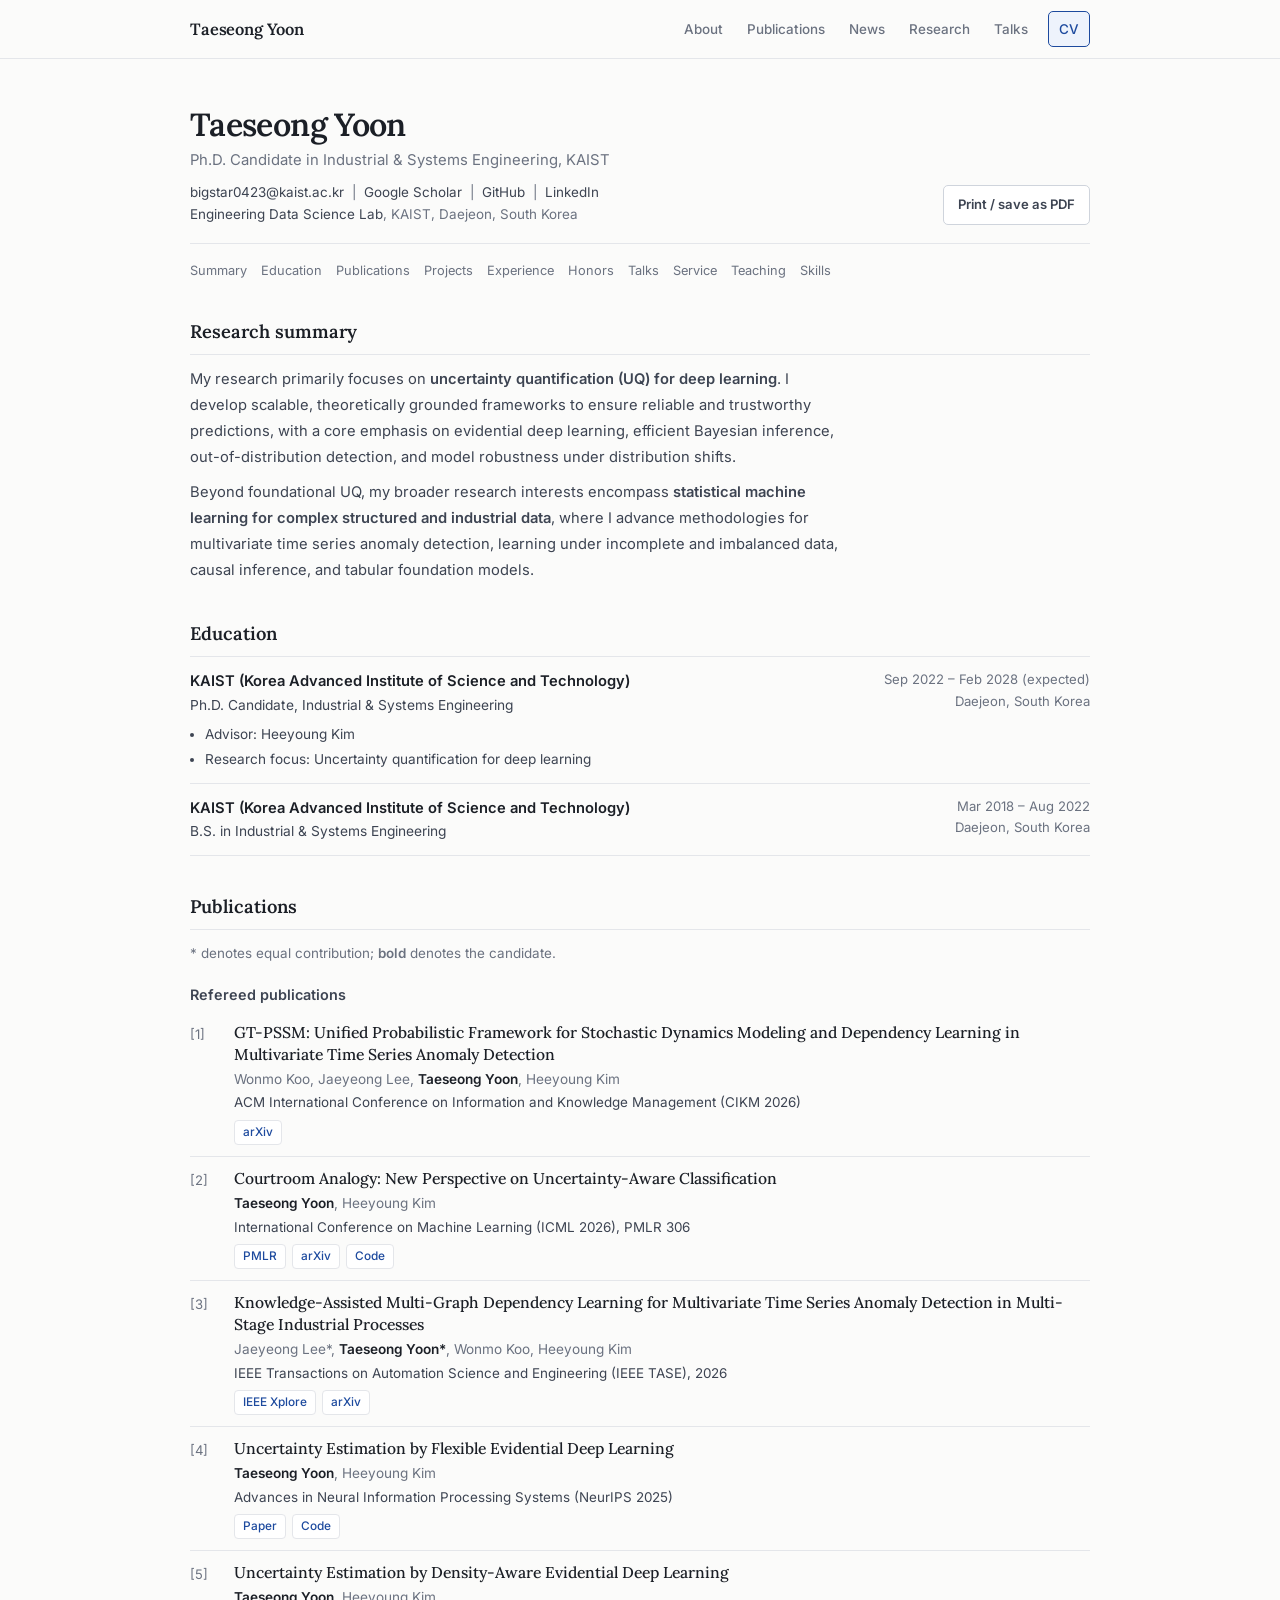
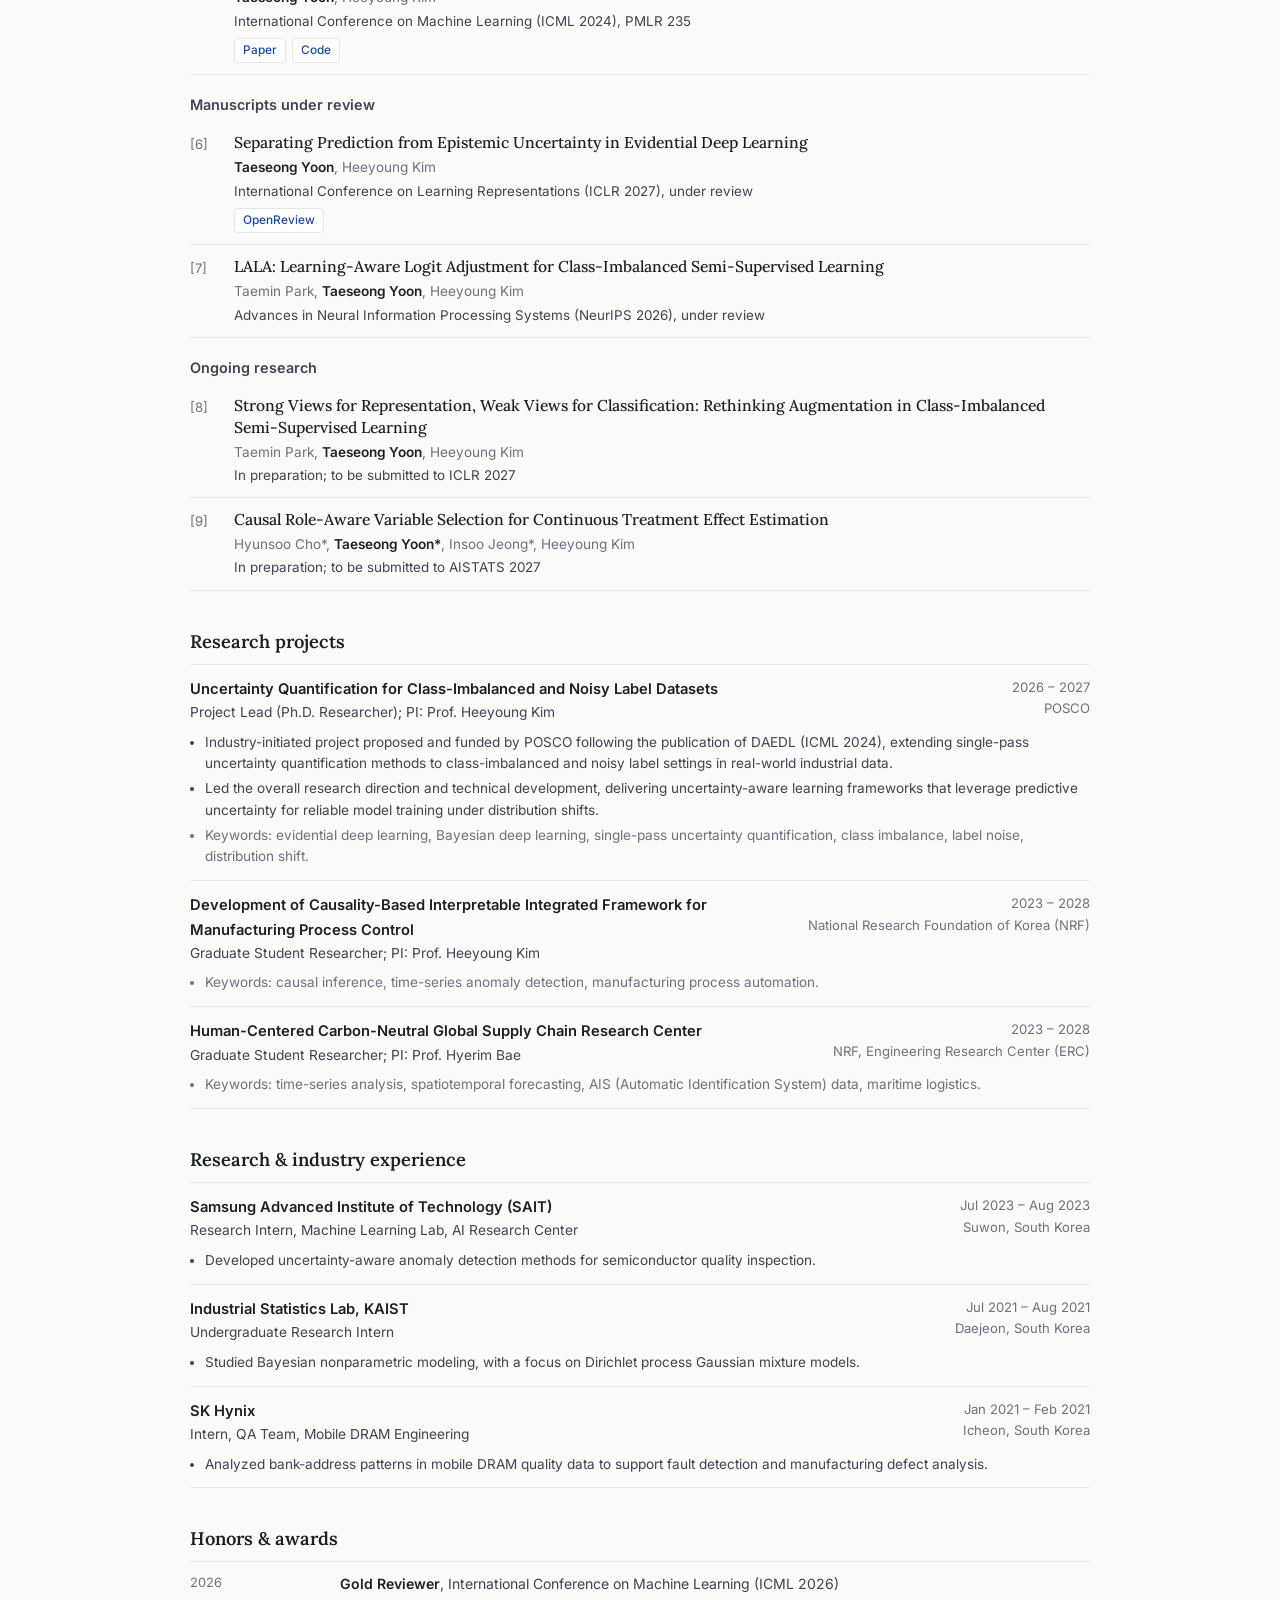
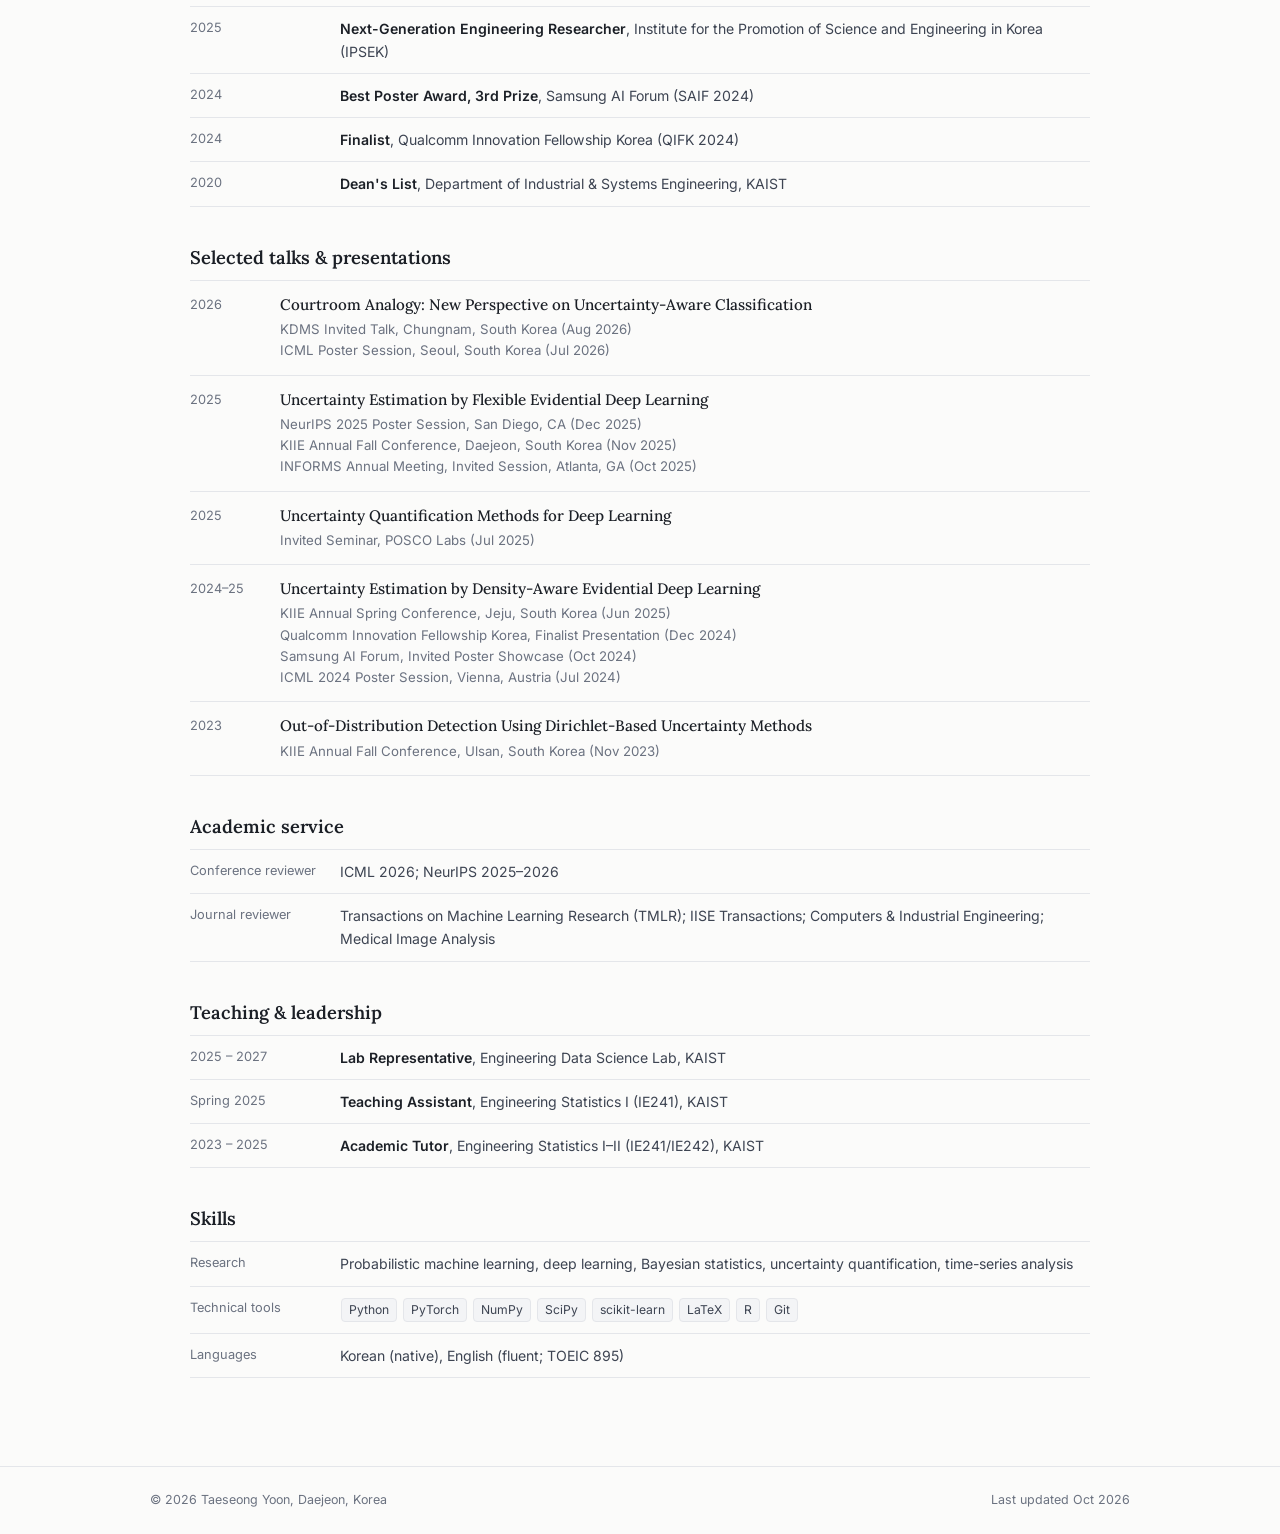
==== cv.html @ b54ee651 "Add files via upload" ====
<!DOCTYPE html>
<html lang="en">
<head>
<meta charset="utf-8"/>
<meta content="width=device-width, initial-scale=1.0" name="viewport"/>
<title>CV — Taeseong Yoon</title>
<meta content="Curriculum vitae of Taeseong Yoon, Ph.D. candidate in Industrial & Systems Engineering at KAIST." name="description"/>
<link href="https://fonts.googleapis.com" rel="preconnect"/>
<link crossorigin="" href="https://fonts.gstatic.com" rel="preconnect"/>
<link href="https://fonts.googleapis.com/css2?family=Inter:wght@400;500;600&amp;family=Lora:ital,wght@0,400;0,500;0,600;1,400;1,500&amp;display=swap" rel="stylesheet"/>
<link href="style.css?v=20261006" rel="stylesheet"/>
</head>
<body>
<a class="skip-link" href="#main">Skip to content</a>
<header class="topbar">
<nav aria-label="Primary" class="nav">
<a class="brand" href="index.html">Taeseong Yoon</a>
<button aria-expanded="false" aria-label="Toggle navigation" class="nav-toggle"><span></span><span></span><span></span></button>
<ul class="nav-links" id="nav-links">
<li><a href="index.html#home">About</a></li>
<li><a href="index.html#publications">Publications</a></li>
<li><a href="index.html#news">News</a></li>
<li><a href="index.html#research">Research</a></li>
<li><a href="index.html#talks">Talks</a></li>
<li><a class="nav-cv active" href="cv.html">CV</a></li>
</ul>
</nav>
</header>
<main id="main" class="cv-page">

<div class="cv-page-head">
<div>
<h1>Taeseong Yoon</h1>
<p class="subtitle">Ph.D. Candidate in Industrial &amp; Systems Engineering, KAIST</p>
<p class="cv-contact">
<a href="mailto:bigstar0423@kaist.ac.kr">bigstar0423@kaist.ac.kr</a> &nbsp;|&nbsp;
<a href="https://scholar.google.com/citations?hl=ko&amp;user=MSiVD2gAAAAJ">Google Scholar</a> &nbsp;|&nbsp;
<a href="https://github.com/TaeseongYoon">GitHub</a> &nbsp;|&nbsp;
<a href="https://www.linkedin.com/in/taeseong-yoon-3ba757208">LinkedIn</a><br/>
<a href="https://eds.kaist.ac.kr/">Engineering Data Science Lab</a>, KAIST, Daejeon, South Korea
</p>
</div>
<a class="cv-btn cv-btn-outline" href="javascript:window.print()">Print / save as PDF</a>
</div>
<nav class="cv-toc" aria-label="CV sections">
<a href="#summary">Summary</a><a href="#education">Education</a><a href="#publications">Publications</a><a href="#projects">Projects</a><a href="#experience">Experience</a><a href="#honors">Honors</a><a href="#talks">Talks</a><a href="#service">Service</a><a href="#teaching">Teaching</a><a href="#skills">Skills</a>
</nav>

<section class="cv-section" id="summary">
<h2>Research summary</h2>
<p class="cv-prose">My research primarily focuses on <strong>uncertainty quantification (UQ) for deep learning</strong>. I develop scalable, theoretically grounded frameworks to ensure reliable and trustworthy predictions, with a core emphasis on evidential deep learning, efficient Bayesian inference, out-of-distribution detection, and model robustness under distribution shifts.</p>
<p class="cv-prose">Beyond foundational UQ, my broader research interests encompass <strong>statistical machine learning for complex structured and industrial data</strong>, where I advance methodologies for multivariate time series anomaly detection, learning under incomplete and imbalanced data, causal inference, and tabular foundation models.</p>
</section>

<section class="cv-section" id="education">
<h2>Education</h2>
<div class="cv-entry">
<div><div class="e-title">KAIST (Korea Advanced Institute of Science and Technology)</div><div class="e-sub">Ph.D. Candidate, Industrial &amp; Systems Engineering</div></div>
<div class="e-when">Sep 2022 – Feb 2028 (expected)<br/>Daejeon, South Korea</div>
<ul><li>Advisor: Heeyoung Kim</li><li>Research focus: Uncertainty quantification for deep learning</li></ul>
</div>
<div class="cv-entry">
<div><div class="e-title">KAIST (Korea Advanced Institute of Science and Technology)</div><div class="e-sub">B.S. in Industrial &amp; Systems Engineering</div></div>
<div class="e-when">Mar 2018 – Aug 2022<br/>Daejeon, South Korea</div>
</div>
</section>

<section class="cv-section" id="publications">
<h2>Publications</h2>
<p class="cv-prose" style="font-size:.84rem;color:var(--muted)">* denotes equal contribution; <strong>bold</strong> denotes the candidate.</p>
<h3>Refereed publications</h3>
<ol class="pub-list">
<li><div>
<div class="pub-title">GT-PSSM: Unified Probabilistic Framework for Stochastic Dynamics Modeling and Dependency Learning in Multivariate Time Series Anomaly Detection</div>
<div class="pub-authors">Wonmo Koo, Jaeyeong Lee, <strong>Taeseong Yoon</strong>, Heeyoung Kim</div>
<div class="pub-venue">ACM International Conference on Information and Knowledge Management (CIKM 2026)</div>
<div class="links"><a href="https://arxiv.org/abs/2609.34161">arXiv</a></div>
</div></li>
<li><div>
<div class="pub-title">Courtroom Analogy: New Perspective on Uncertainty-Aware Classification</div>
<div class="pub-authors"><strong>Taeseong Yoon</strong>, Heeyoung Kim</div>
<div class="pub-venue">International Conference on Machine Learning (ICML 2026), PMLR 306</div>
<div class="links"><a href="https://proceedings.mlr.press/v306/yoon26c.html">PMLR</a><a href="https://arxiv.org/abs/2605.25616">arXiv</a><a href="https://github.com/TaeseongYoon/MoDEX">Code</a></div>
</div></li>
<li><div>
<div class="pub-title">Knowledge-Assisted Multi-Graph Dependency Learning for Multivariate Time Series Anomaly Detection in Multi-Stage Industrial Processes</div>
<div class="pub-authors">Jaeyeong Lee*, <strong>Taeseong Yoon*</strong>, Wonmo Koo, Heeyoung Kim</div>
<div class="pub-venue">IEEE Transactions on Automation Science and Engineering (IEEE TASE), 2026</div>
<div class="links"><a href="https://ieeexplore.ieee.org/document/11614900/">IEEE Xplore</a><a href="https://arxiv.org/abs/2607.15799">arXiv</a></div>
</div></li>
<li><div>
<div class="pub-title">Uncertainty Estimation by Flexible Evidential Deep Learning</div>
<div class="pub-authors"><strong>Taeseong Yoon</strong>, Heeyoung Kim</div>
<div class="pub-venue">Advances in Neural Information Processing Systems (NeurIPS 2025)</div>
<div class="links"><a href="https://proceedings.neurips.cc/paper_files/paper/2025/hash/abf0ea3ae33d1a931483e327ff8d94f8-Abstract-Conference.html">Paper</a><a href="https://github.com/TaeseongYoon/F-EDL">Code</a></div>
</div></li>
<li><div>
<div class="pub-title">Uncertainty Estimation by Density-Aware Evidential Deep Learning</div>
<div class="pub-authors"><strong>Taeseong Yoon</strong>, Heeyoung Kim</div>
<div class="pub-venue">International Conference on Machine Learning (ICML 2024), PMLR 235</div>
<div class="links"><a href="https://proceedings.mlr.press/v235/yoon24a.html">Paper</a><a href="https://github.com/TaeseongYoon/DAEDL">Code</a></div>
</div></li>
</ol>
<h3>Manuscripts under review</h3>
<ol class="pub-list" style="counter-reset: pub 5">
<li><div>
<div class="pub-title">Separating Prediction from Epistemic Uncertainty in Evidential Deep Learning</div>
<div class="pub-authors"><strong>Taeseong Yoon</strong>, Heeyoung Kim</div>
<div class="pub-venue">International Conference on Learning Representations (ICLR 2027), under review</div>
<div class="links"><a href="https://openreview.net/forum?id=2tj7pEeVNZ">OpenReview</a></div>
</div></li>
<li><div>
<div class="pub-title">LALA: Learning-Aware Logit Adjustment for Class-Imbalanced Semi-Supervised Learning</div>
<div class="pub-authors">Taemin Park, <strong>Taeseong Yoon</strong>, Heeyoung Kim</div>
<div class="pub-venue">Advances in Neural Information Processing Systems (NeurIPS 2026), under review</div>
</div></li>
</ol>
<h3>Ongoing research</h3>
<ol class="pub-list" style="counter-reset: pub 7">
<li><div>
<div class="pub-title">Strong Views for Representation, Weak Views for Classification: Rethinking Augmentation in Class-Imbalanced Semi-Supervised Learning</div>
<div class="pub-authors">Taemin Park, <strong>Taeseong Yoon</strong>, Heeyoung Kim</div>
<div class="pub-venue">In preparation; to be submitted to ICLR 2027</div>
</div></li>
<li><div>
<div class="pub-title">Causal Role-Aware Variable Selection for Continuous Treatment Effect Estimation</div>
<div class="pub-authors">Hyunsoo Cho*, <strong>Taeseong Yoon*</strong>, Insoo Jeong*, Heeyoung Kim</div>
<div class="pub-venue">In preparation; to be submitted to AISTATS 2027</div>
</div></li>
</ol>
</section>

<section class="cv-section" id="projects">
<h2>Research projects</h2>
<div class="cv-entry">
<div><div class="e-title">Uncertainty Quantification for Class-Imbalanced and Noisy Label Datasets</div><div class="e-sub">Project Lead (Ph.D. Researcher); PI: Prof. Heeyoung Kim</div></div>
<div class="e-when">2026 – 2027<br/>POSCO</div>
<ul>
<li>Industry-initiated project proposed and funded by POSCO following the publication of DAEDL (ICML 2024), extending single-pass uncertainty quantification methods to class-imbalanced and noisy label settings in real-world industrial data.</li>
<li>Led the overall research direction and technical development, delivering uncertainty-aware learning frameworks that leverage predictive uncertainty for reliable model training under distribution shifts.</li>
<li class="kw">Keywords: evidential deep learning, Bayesian deep learning, single-pass uncertainty quantification, class imbalance, label noise, distribution shift.</li>
</ul>
</div>
<div class="cv-entry">
<div><div class="e-title">Development of Causality-Based Interpretable Integrated Framework for Manufacturing Process Control</div><div class="e-sub">Graduate Student Researcher; PI: Prof. Heeyoung Kim</div></div>
<div class="e-when">2023 – 2028<br/>National Research Foundation of Korea (NRF)</div>
<ul><li class="kw">Keywords: causal inference, time-series anomaly detection, manufacturing process automation.</li></ul>
</div>
<div class="cv-entry">
<div><div class="e-title">Human-Centered Carbon-Neutral Global Supply Chain Research Center</div><div class="e-sub">Graduate Student Researcher; PI: Prof. Hyerim Bae</div></div>
<div class="e-when">2023 – 2028<br/>NRF, Engineering Research Center (ERC)</div>
<ul><li class="kw">Keywords: time-series analysis, spatiotemporal forecasting, AIS (Automatic Identification System) data, maritime logistics.</li></ul>
</div>
</section>

<section class="cv-section" id="experience">
<h2>Research &amp; industry experience</h2>
<div class="cv-entry">
<div><div class="e-title">Samsung Advanced Institute of Technology (SAIT)</div><div class="e-sub">Research Intern, Machine Learning Lab, AI Research Center</div></div>
<div class="e-when">Jul 2023 – Aug 2023<br/>Suwon, South Korea</div>
<ul><li>Developed uncertainty-aware anomaly detection methods for semiconductor quality inspection.</li></ul>
</div>
<div class="cv-entry">
<div><div class="e-title">Industrial Statistics Lab, KAIST</div><div class="e-sub">Undergraduate Research Intern</div></div>
<div class="e-when">Jul 2021 – Aug 2021<br/>Daejeon, South Korea</div>
<ul><li>Studied Bayesian nonparametric modeling, with a focus on Dirichlet process Gaussian mixture models.</li></ul>
</div>
<div class="cv-entry">
<div><div class="e-title">SK Hynix</div><div class="e-sub">Intern, QA Team, Mobile DRAM Engineering</div></div>
<div class="e-when">Jan 2021 – Feb 2021<br/>Icheon, South Korea</div>
<ul><li>Analyzed bank-address patterns in mobile DRAM quality data to support fault detection and manufacturing defect analysis.</li></ul>
</div>
</section>

<section class="cv-section" id="honors">
<h2>Honors &amp; awards</h2>
<ul class="cv-list">
<li><time>2026</time><span><strong>Gold Reviewer</strong>, International Conference on Machine Learning (ICML 2026)</span></li>
<li><time>2025</time><span><strong>Next-Generation Engineering Researcher</strong>, Institute for the Promotion of Science and Engineering in Korea (IPSEK)</span></li>
<li><time>2024</time><span><strong>Best Poster Award, 3rd Prize</strong>, Samsung AI Forum (SAIF 2024)</span></li>
<li><time>2024</time><span><strong>Finalist</strong>, Qualcomm Innovation Fellowship Korea (QIFK 2024)</span></li>
<li><time>2020</time><span><strong>Dean's List</strong>, Department of Industrial &amp; Systems Engineering, KAIST</span></li>
</ul>
</section>

<section class="cv-section" id="talks">
<h2>Selected talks &amp; presentations</h2>
<ul class="talk-list">
<li><time>2026</time><div><h4>Courtroom Analogy: New Perspective on Uncertainty-Aware Classification</h4>
<ul><li>KDMS Invited Talk, Chungnam, South Korea (Aug 2026)</li><li>ICML Poster Session, Seoul, South Korea (Jul 2026)</li></ul></div></li>
<li><time>2025</time><div><h4>Uncertainty Estimation by Flexible Evidential Deep Learning</h4>
<ul><li>NeurIPS 2025 Poster Session, San Diego, CA (Dec 2025)</li><li>KIIE Annual Fall Conference, Daejeon, South Korea (Nov 2025)</li><li>INFORMS Annual Meeting, Invited Session, Atlanta, GA (Oct 2025)</li></ul></div></li>
<li><time>2025</time><div><h4>Uncertainty Quantification Methods for Deep Learning</h4>
<ul><li>Invited Seminar, POSCO Labs (Jul 2025)</li></ul></div></li>
<li><time>2024–25</time><div><h4>Uncertainty Estimation by Density-Aware Evidential Deep Learning</h4>
<ul><li>KIIE Annual Spring Conference, Jeju, South Korea (Jun 2025)</li><li>Qualcomm Innovation Fellowship Korea, Finalist Presentation (Dec 2024)</li><li>Samsung AI Forum, Invited Poster Showcase (Oct 2024)</li><li>ICML 2024 Poster Session, Vienna, Austria (Jul 2024)</li></ul></div></li>
<li><time>2023</time><div><h4>Out-of-Distribution Detection Using Dirichlet-Based Uncertainty Methods</h4>
<ul><li>KIIE Annual Fall Conference, Ulsan, South Korea (Nov 2023)</li></ul></div></li>
</ul>
</section>

<section class="cv-section" id="service">
<h2>Academic service</h2>
<ul class="cv-list">
<li><time>Conference reviewer</time><span>ICML 2026; NeurIPS 2025–2026</span></li>
<li><time>Journal reviewer</time><span>Transactions on Machine Learning Research (TMLR); IISE Transactions; Computers &amp; Industrial Engineering; Medical Image Analysis</span></li>
</ul>
</section>

<section class="cv-section" id="teaching">
<h2>Teaching &amp; leadership</h2>
<ul class="cv-list">
<li><time>2025 – 2027</time><span><strong>Lab Representative</strong>, Engineering Data Science Lab, KAIST</span></li>
<li><time>Spring 2025</time><span><strong>Teaching Assistant</strong>, Engineering Statistics I (IE241), KAIST</span></li>
<li><time>2023 – 2025</time><span><strong>Academic Tutor</strong>, Engineering Statistics I–II (IE241/IE242), KAIST</span></li>
</ul>
</section>

<section class="cv-section" id="skills">
<h2>Skills</h2>
<ul class="cv-list">
<li><time>Research</time><span>Probabilistic machine learning, deep learning, Bayesian statistics, uncertainty quantification, time-series analysis</span></li>
<li><time>Technical tools</time><span><code>Python</code> <code>PyTorch</code> <code>NumPy</code> <code>SciPy</code> <code>scikit-learn</code> <code>LaTeX</code> <code>R</code> <code>Git</code></span></li>
<li><time>Languages</time><span>Korean (native), English (fluent; TOEIC 895)</span></li>
</ul>
</section>
</main>

<footer class="footer">
<div class="footer-inner">
<p>© 2026 Taeseong Yoon, Daejeon, Korea</p>
<p>Last updated <time>Oct 2026</time></p>
</div>
</footer>
<script>
const toggle = document.querySelector('.nav-toggle');
const links  = document.querySelector('.nav-links');
if (toggle && links) toggle.addEventListener('click', () => {
  const open = links.classList.toggle('open');
  toggle.setAttribute('aria-expanded', open);
  toggle.classList.toggle('is-open', open);
});
</script>
</body>
</html>
---- style.css ----
/* Taeseong Yoon — academic homepage, October 2026 */
@import url('https://fonts.googleapis.com/css2?family=Inter:wght@400;500;600&family=Lora:ital,wght@0,400;0,500;0,600;1,400;1,500&display=swap');

:root {
  --bg: #fbfbfa;
  --surface: #ffffff;
  --surface-soft: #f3f4f6;
  --ink: #1b1f26;
  --ink-2: #3d4452;
  --muted: #6b7280;
  --faint: #9aa1ab;
  --line: #e4e6ea;
  --line-strong: #cfd4dc;
  --accent: #1d4a9e;
  --accent-dark: #143572;
  --accent-soft: #eef3fc;
  --accent-line: #c5d3f0;
  --serif: "Lora", Georgia, "Times New Roman", serif;
  --sans: "Inter", -apple-system, BlinkMacSystemFont, "Segoe UI", sans-serif;
  --max: 980px;
  --gutter: clamp(20px, 4vw, 40px);
  --radius: 6px;
}

*, *::before, *::after { box-sizing: border-box; margin: 0; padding: 0; }
html { scroll-behavior: smooth; -webkit-text-size-adjust: 100%; }
body {
  background: var(--bg);
  color: var(--ink);
  font-family: var(--sans);
  font-size: 16px;
  line-height: 1.65;
  -webkit-font-smoothing: antialiased;
}
img { display: block; max-width: 100%; }
a { color: var(--accent); text-decoration: none; }
a:hover { color: var(--accent-dark); text-decoration: underline; text-underline-offset: 3px; text-decoration-thickness: 1px; }
a:focus-visible { outline: 2px solid var(--accent); outline-offset: 2px; border-radius: 3px; }
strong { font-weight: 600; }
::selection { background: var(--accent); color: #fff; }

.skip-link { position: absolute; left: -9999px; }
.skip-link:focus { left: 16px; top: 12px; z-index: 300; padding: 7px 12px; border-radius: 4px; background: var(--ink); color: #fff; }

/* ---------- Navigation ---------- */
.topbar {
  position: sticky; top: 0; z-index: 100;
  background: rgba(251, 251, 250, .92);
  border-bottom: 1px solid var(--line);
  backdrop-filter: blur(10px); -webkit-backdrop-filter: blur(10px);
}
.nav {
  max-width: var(--max); height: 58px; margin: 0 auto; padding: 0 var(--gutter);
  display: flex; align-items: center; justify-content: space-between; gap: 20px;
}
.brand { color: var(--ink); font-family: var(--serif); font-size: 1.02rem; font-weight: 600; letter-spacing: -.01em; }
.brand:hover { color: var(--accent); text-decoration: none; }
.nav-links { display: flex; align-items: center; gap: 4px; list-style: none; }
.nav-links a {
  display: block; padding: 6px 10px; border-radius: 5px;
  color: var(--muted); font-size: .84rem; font-weight: 500;
}
.nav-links a:hover, .nav-links a.active { color: var(--ink); background: var(--surface-soft); text-decoration: none; }
.nav-links a.nav-cv { margin-left: 6px; border: 1px solid var(--line-strong); color: var(--ink-2); }
.nav-links a.nav-cv:hover, .nav-links a.nav-cv.active { border-color: var(--accent); color: var(--accent); background: var(--accent-soft); }
.nav-toggle { display: none; width: 36px; height: 36px; border: 0; background: transparent; position: relative; cursor: pointer; }
.nav-toggle span { position: absolute; left: 8px; right: 8px; height: 1.5px; background: var(--ink); transition: .2s ease; }
.nav-toggle span:nth-child(1) { top: 11px; }
.nav-toggle span:nth-child(2) { top: 17px; }
.nav-toggle span:nth-child(3) { top: 23px; }
.nav-toggle.is-open span:nth-child(1) { top: 17px; transform: rotate(45deg); }
.nav-toggle.is-open span:nth-child(2) { opacity: 0; }
.nav-toggle.is-open span:nth-child(3) { top: 17px; transform: rotate(-45deg); }

/* ---------- Shell ---------- */
main { max-width: var(--max); margin: 0 auto; padding: 0 var(--gutter) 88px; }

/* ---------- Hero ---------- */
.hero {
  padding: 60px 0 44px;
  display: grid; grid-template-columns: 188px minmax(0, 1fr); gap: 48px;
  border-bottom: 1px solid var(--line);
}
.profile { display: flex; flex-direction: column; align-items: center; gap: 18px; }
.profile-photo {
  position: relative; width: 168px; aspect-ratio: 4 / 5; overflow: hidden;
  border-radius: var(--radius); background: var(--surface-soft);
  box-shadow: 0 0 0 1px var(--line-strong), 0 10px 24px -14px rgba(27, 31, 38, .35);
}
.profile-image { position: absolute; inset: 0; z-index: 2; width: 100%; height: 100%; object-fit: cover; object-position: center 28%; }
.profile-image[hidden] { display: none; }
.photo-fallback { position: absolute; inset: 0; display: grid; place-items: center; color: var(--accent); font-family: var(--serif); font-size: 2.8rem; font-weight: 600; }
.contact-list { width: 100%; list-style: none; color: var(--muted); font-size: .8rem; line-height: 1.45; }
.contact-list li { display: flex; gap: 9px; align-items: baseline; padding: 4px 0; }
.contact-list .icon { width: 14px; text-align: center; color: var(--faint); }
.contact-list a { color: var(--ink-2); }
.socials { width: 100%; display: flex; justify-content: center; gap: 6px; padding-top: 12px; border-top: 1px solid var(--line); }
.socials a {
  width: 31px; height: 31px; display: grid; place-items: center;
  border: 1px solid var(--line); border-radius: 50%; background: var(--surface); color: var(--muted);
}
.socials a:hover { border-color: var(--accent-line); background: var(--accent-soft); color: var(--accent); text-decoration: none; }

.hero-head { margin-bottom: 20px; }
.display {
  margin-bottom: 10px; color: var(--ink); font-family: var(--serif);
  font-size: clamp(2.3rem, 5vw, 3.1rem); font-weight: 600; line-height: 1.06; letter-spacing: -.03em;
}
.subtitle { color: var(--muted); font-size: .93rem; }
.subtitle a { color: var(--ink-2); }
.bio p { max-width: 68ch; color: var(--ink-2); font-size: .96rem; line-height: 1.8; }
.bio p + p { margin-top: 14px; }
.bio em { font-style: normal; color: var(--ink); }
.open-to { color: var(--muted) !important; font-size: .88rem !important; }
.cv-cta { display: flex; flex-wrap: wrap; gap: 10px; margin-top: 22px; }
.cv-btn {
  display: inline-flex; align-items: center; gap: 7px; padding: 8px 14px;
  border: 1px solid var(--accent); border-radius: 5px; background: var(--accent);
  color: #fff !important; font-size: .82rem; font-weight: 600;
}
.cv-btn:hover { border-color: var(--accent-dark); background: var(--accent-dark); text-decoration: none; }
.cv-btn-outline { border-color: var(--line-strong); background: var(--surface); color: var(--ink-2) !important; }
.cv-btn-outline:hover { border-color: var(--accent-line); background: var(--accent-soft); color: var(--accent-dark) !important; }

/* ---------- Section headers ---------- */
.section-header, .featured-pubs-head {
  display: flex; align-items: baseline; justify-content: space-between; gap: 18px;
  padding-bottom: 10px; border-bottom: 1px solid var(--line);
}
.block-title, .featured-pubs-title { color: var(--ink); font-family: var(--serif); font-weight: 600; letter-spacing: -.015em; }
.block-title { font-size: 1.3rem; }
.featured-pubs-title { font-size: 1.14rem; }
.section-meta, .featured-pubs-all { color: var(--muted); font-size: .78rem; }
.section-meta a { color: var(--ink-2); }
.section-meta .self-mark { color: var(--accent); }

/* ---------- Featured publications ---------- */
.featured-pubs-wrap { padding: 36px 0 0; }
.featured-pubs-head { margin-bottom: 14px; }
.featured-pubs { display: grid; grid-template-columns: repeat(3, minmax(0, 1fr)); gap: 12px; }
.fp-card {
  position: relative; min-height: 150px; display: flex; flex-direction: column;
  padding: 15px 17px 15px 19px; border: 1px solid var(--line); border-left: 3px solid var(--fp-color, var(--accent));
  border-radius: var(--radius); background: var(--surface); color: inherit;
}
.fp-card:hover { border-color: var(--accent-line); border-left-color: var(--fp-color, var(--accent)); background: #fdfdff; text-decoration: none; }
.fp-venue { color: var(--fp-color, var(--accent)); font-size: .74rem; font-weight: 600; }
.fp-icml26 { --fp-color: #1d4a9e; }
.fp-neurips { --fp-color: #3f3f46; }
.fp-icml24 { --fp-color: #0f766e; }
.fp-title { margin-top: 8px; color: var(--ink); font-family: var(--serif); font-size: .96rem; font-weight: 500; line-height: 1.42; }
.fp-authors { margin-top: auto; padding-top: 12px; color: var(--muted); font-size: .8rem; }
.fp-authors strong { color: var(--ink); font-weight: 500; }

/* ---------- Blocks ---------- */
.block { padding-top: 58px; }
.section-header { margin-bottom: 20px; }
.year-label {
  display: flex; align-items: center; gap: 12px; margin: 30px 0 8px;
  color: var(--muted); font-size: .8rem; font-weight: 500;
}
.year-label::after { content: ""; height: 1px; flex: 1; background: var(--line); }

/* ---------- Publications ---------- */
.paper {
  display: grid; grid-template-columns: 96px minmax(0, 1fr); gap: 18px;
  padding: 18px 0; border-bottom: 1px solid var(--line);
}
.paper-chip {
  align-self: start; display: flex; flex-direction: column; gap: 1px;
  padding: 7px 10px; border-left: 2px solid var(--chip-color, var(--accent));
}
.chip-venue { color: var(--chip-color, var(--accent)); font-size: .82rem; font-weight: 600; line-height: 1.25; }
.chip-year { color: var(--muted); font-size: .76rem; line-height: 1.25; }
.paper-icml { --chip-color: #1d4a9e; }
.paper-cikm { --chip-color: #5d45a6; }
.paper-tase { --chip-color: #9a5308; }
.paper-neurips { --chip-color: #3f3f46; }
.paper-icml24 { --chip-color: #0f766e; }
.paper-target { --chip-color: #8a93a3; }
.paper-target .paper-chip { border-left-style: dashed; }

.tag-row { display: flex; flex-wrap: wrap; gap: 6px; margin-bottom: 6px; }
.tpill, .spill {
  display: inline-block; padding: 2px 8px; border-radius: 999px;
  background: var(--surface-soft); color: var(--muted); font-size: .7rem; font-weight: 500;
}
.spill-review { background: #fff7e6; color: #9a5308; }
.spill-prep { background: var(--surface-soft); color: var(--muted); }
.paper-body h4 { max-width: 760px; margin-bottom: 5px; color: var(--ink); font-family: var(--serif); font-size: 1.02rem; font-weight: 500; line-height: 1.43; }
.authors { margin-bottom: 4px; color: var(--muted); font-size: .85rem; }
.authors strong { color: var(--ink); font-weight: 600; }
.venue-text { display: block; margin: 2px 0 8px; color: var(--ink-2); font-size: .84rem; line-height: 1.55; }
.venue-text em { color: var(--ink-2); }
.links { display: flex; flex-wrap: wrap; gap: 6px; }
.links a {
  display: inline-block; padding: 2px 8px; border: 1px solid var(--line); border-radius: 4px;
  color: var(--accent); font-size: .74rem; font-weight: 500; background: var(--surface);
}
.links a:hover { border-color: var(--accent-line); background: var(--accent-soft); text-decoration: none; }

/* ---------- News / research / talks ---------- */
.news-list, .talk-list, .cv-list { list-style: none; }
.news-list li { display: grid; grid-template-columns: 92px minmax(0, 1fr); gap: 18px; padding: 10px 0; border-bottom: 1px solid var(--line); }
.news-list time, .talk-list time, .cv-list time { color: var(--muted); font-size: .8rem; }
.news-list p { color: var(--ink-2); font-size: .89rem; line-height: 1.55; }
.badge { display: inline-block; margin-right: 7px; padding: 1px 7px; border-radius: 999px; background: var(--accent); color: #fff; font-size: .66rem; font-weight: 600; vertical-align: 1px; }

.research-lead { max-width: 68ch; margin-bottom: 20px; color: var(--ink-2); font-size: .95rem; line-height: 1.75; }
.research-grid { display: grid; grid-template-columns: repeat(3, 1fr); gap: 12px; }
.ri-card { padding: 18px; border: 1px solid var(--line); border-radius: var(--radius); background: var(--surface); }
.ri-card h3 { margin-bottom: 6px; font-family: var(--serif); font-size: 1rem; font-weight: 500; }
.ri-card p { color: var(--muted); font-size: .83rem; line-height: 1.6; }

.talk-list li { display: grid; grid-template-columns: 72px minmax(0, 1fr); gap: 18px; padding: 13px 0; border-bottom: 1px solid var(--line); }
.talk-list h4 { margin-bottom: 4px; font-family: var(--serif); font-size: .95rem; font-weight: 500; line-height: 1.4; }
.talk-list ul { list-style: none; color: var(--muted); font-size: .83rem; line-height: 1.6; }
.talk-list ul li { display: block; padding: 0; border: 0; }

/* ---------- CV (summary on index + full page) ---------- */
.cv-group { margin-top: 30px; }
.cv-group-title { padding-bottom: 7px; border-bottom: 1px solid var(--line); color: var(--ink); font-family: var(--serif); font-size: 1.02rem; font-weight: 600; }
.cv-list li { display: grid; grid-template-columns: 132px minmax(0, 1fr); gap: 18px; padding: 10px 0; border-bottom: 1px solid var(--line); color: var(--ink-2); font-size: .88rem; }
.cv-list strong { color: var(--ink); }
.cv-list .dim { color: var(--muted); }
.cv-note { display: block; margin-top: 3px; color: var(--muted); font-size: .8rem; }
.cv-list code { display: inline-block; margin: 1px; padding: 1px 7px; border: 1px solid var(--line); border-radius: 4px; background: var(--surface-soft); color: var(--ink-2); font-family: var(--sans); font-size: .76rem; }

/* full CV page */
.cv-page { padding-top: 48px; }
.cv-page-head { display: flex; align-items: flex-end; justify-content: space-between; gap: 18px; padding-bottom: 18px; border-bottom: 1px solid var(--line); }
.cv-page-head h1 { font-family: var(--serif); font-size: 2rem; font-weight: 600; letter-spacing: -.02em; line-height: 1.1; }
.cv-page-head .subtitle { margin-top: 6px; }
.cv-contact { margin-top: 8px; color: var(--muted); font-size: .84rem; }
.cv-contact a { color: var(--ink-2); }
.cv-toc { display: flex; flex-wrap: wrap; gap: 6px 14px; margin-top: 16px; font-size: .8rem; }
.cv-toc a { color: var(--muted); }
.cv-toc a:hover { color: var(--accent); }
.cv-section { margin-top: 36px; }
.cv-section > h2 { padding-bottom: 7px; border-bottom: 1px solid var(--line); color: var(--ink); font-family: var(--serif); font-size: 1.14rem; font-weight: 600; }
.cv-section > h3 { margin: 18px 0 4px; color: var(--ink-2); font-size: .9rem; font-weight: 600; }
.cv-prose { max-width: 72ch; margin-top: 12px; color: var(--ink-2); font-size: .92rem; line-height: 1.75; }
.cv-prose + .cv-prose { margin-top: 10px; }
.pub-list { list-style: none; counter-reset: pub; }
.pub-list li { display: grid; grid-template-columns: 34px minmax(0, 1fr); gap: 10px; padding: 11px 0; border-bottom: 1px solid var(--line); }
.pub-list li::before { counter-increment: pub; content: "[" counter(pub) "]"; color: var(--muted); font-size: .82rem; padding-top: 2px; }
.pub-list .pub-title { font-family: var(--serif); font-size: .98rem; font-weight: 500; line-height: 1.4; color: var(--ink); }
.pub-list .pub-authors { margin-top: 2px; color: var(--muted); font-size: .85rem; }
.pub-list .pub-authors strong { color: var(--ink); }
.pub-list .pub-venue { margin-top: 1px; color: var(--ink-2); font-size: .84rem; }
.pub-list .links { margin-top: 6px; }
.cv-entry { display: grid; grid-template-columns: minmax(0, 1fr) auto; gap: 6px 18px; padding: 12px 0; border-bottom: 1px solid var(--line); }
.cv-entry .e-title { color: var(--ink); font-weight: 600; font-size: .92rem; }
.cv-entry .e-sub { color: var(--ink-2); font-size: .86rem; }
.cv-entry .e-when { color: var(--muted); font-size: .82rem; text-align: right; white-space: nowrap; }
.cv-entry ul { grid-column: 1 / -1; margin: 2px 0 0 1.1em; color: var(--ink-2); font-size: .85rem; line-height: 1.6; }
.cv-entry ul li + li { margin-top: 3px; }
.cv-entry .kw { color: var(--muted); }

.footer { border-top: 1px solid var(--line); padding: 23px var(--gutter); }
.footer-inner { max-width: var(--max); margin: 0 auto; display: flex; justify-content: space-between; gap: 10px; flex-wrap: wrap; color: var(--muted); font-size: .78rem; }

/* ---------- Responsive ---------- */
@media (max-width: 860px) {
  .hero { grid-template-columns: 140px minmax(0, 1fr); gap: 32px; padding-top: 44px; }
  .profile-photo { width: 128px; }
  .featured-pubs { grid-template-columns: 1fr; }
  .fp-card { min-height: 0; }
  .research-grid { grid-template-columns: 1fr; }
}
@media (max-width: 680px) {
  .nav-toggle { display: block; }
  .nav-links {
    display: none; position: absolute; top: 58px; left: 0; right: 0;
    padding: 8px var(--gutter) 13px; border-bottom: 1px solid var(--line); background: var(--bg);
    flex-direction: column; align-items: stretch;
  }
  .nav-links.open { display: flex; }
  .nav-links a, .nav-links a.nav-cv { margin: 0; padding: 9px 10px; border: 0; }
  .hero { grid-template-columns: 1fr; gap: 26px; }
  .profile { flex-direction: row; align-items: flex-start; }
  .profile-photo { width: 108px; flex: 0 0 auto; }
  .profile > div:last-child { min-width: 0; }
  .socials { justify-content: flex-start; }
  .display { font-size: 2.1rem; }
  .section-header, .featured-pubs-head, .cv-page-head { align-items: flex-start; flex-direction: column; gap: 6px; }
  .paper { grid-template-columns: 1fr; gap: 8px; }
  .paper-chip { flex-direction: row; gap: 8px; padding: 2px 10px; }
  .news-list li, .talk-list li, .cv-list li { grid-template-columns: 1fr; gap: 3px; }
  .cv-entry { grid-template-columns: 1fr; }
  .cv-entry .e-when { text-align: left; }
}
@media (max-width: 460px) {
  .profile { flex-direction: column; align-items: center; }
  .profile-photo { width: 132px; }
  .profile > div:last-child { width: 100%; }
  .contact-list li { justify-content: center; }
  .socials { justify-content: center; }
  .cv-cta { flex-direction: column; align-items: stretch; }
  .cv-btn { justify-content: center; }
}
@media (prefers-reduced-motion: reduce) {
  *, *::before, *::after { scroll-behavior: auto !important; transition: none !important; }
}
@media print {
  .topbar, .cv-cta, .cv-toc, .footer { display: none; }
  main { padding-bottom: 0; }
  a { color: inherit; }
}
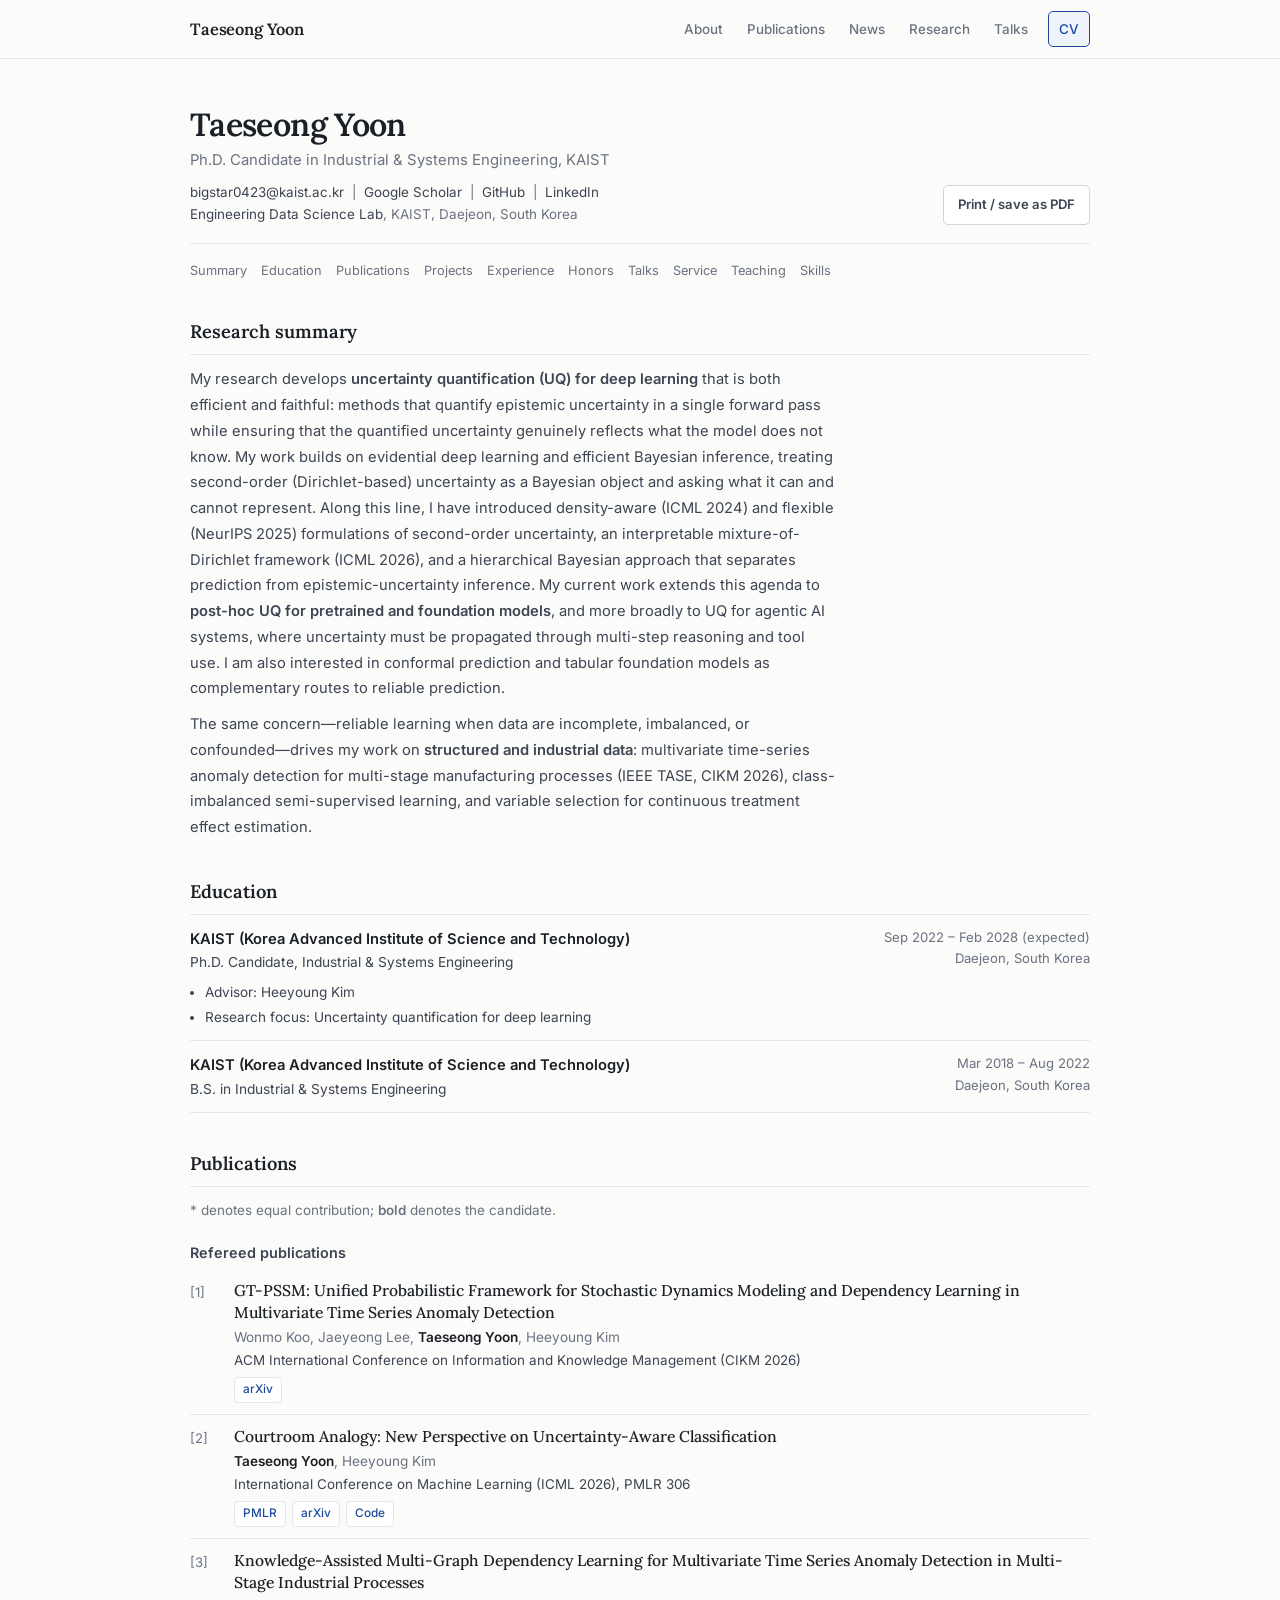
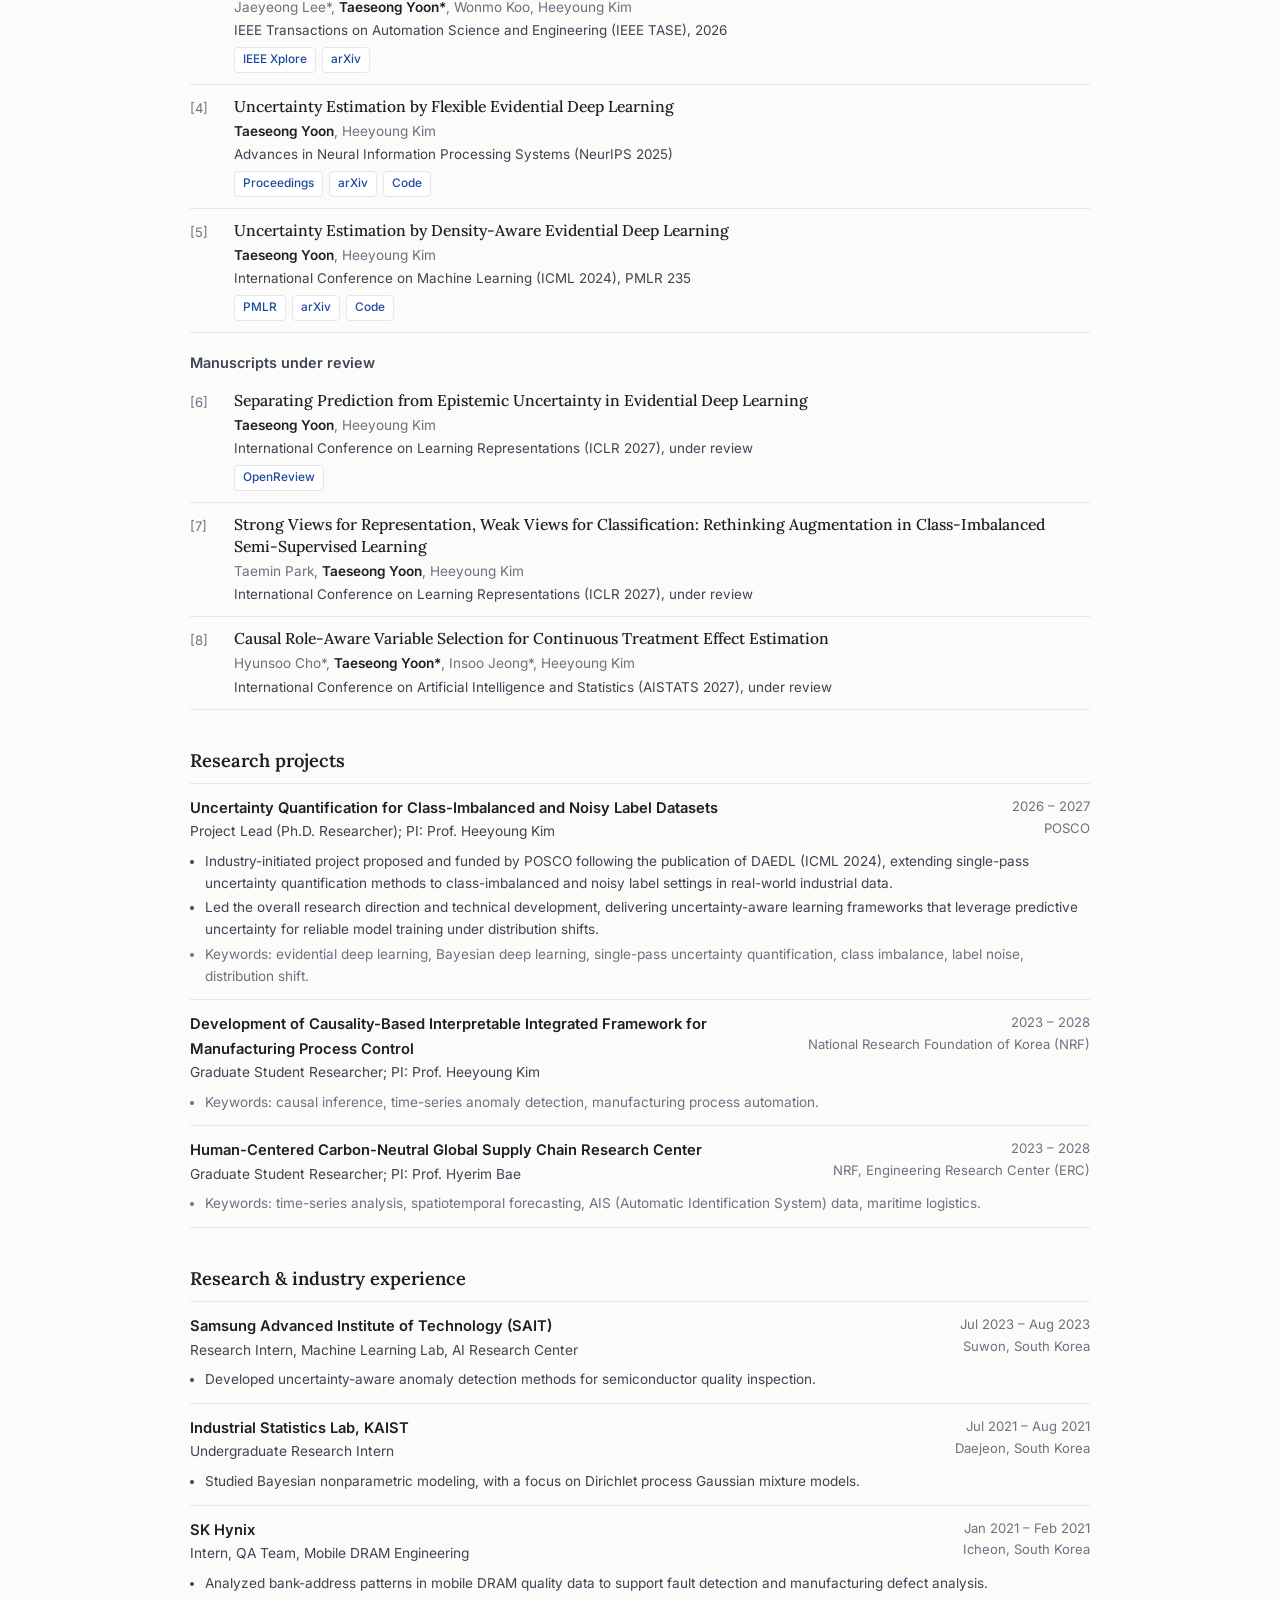
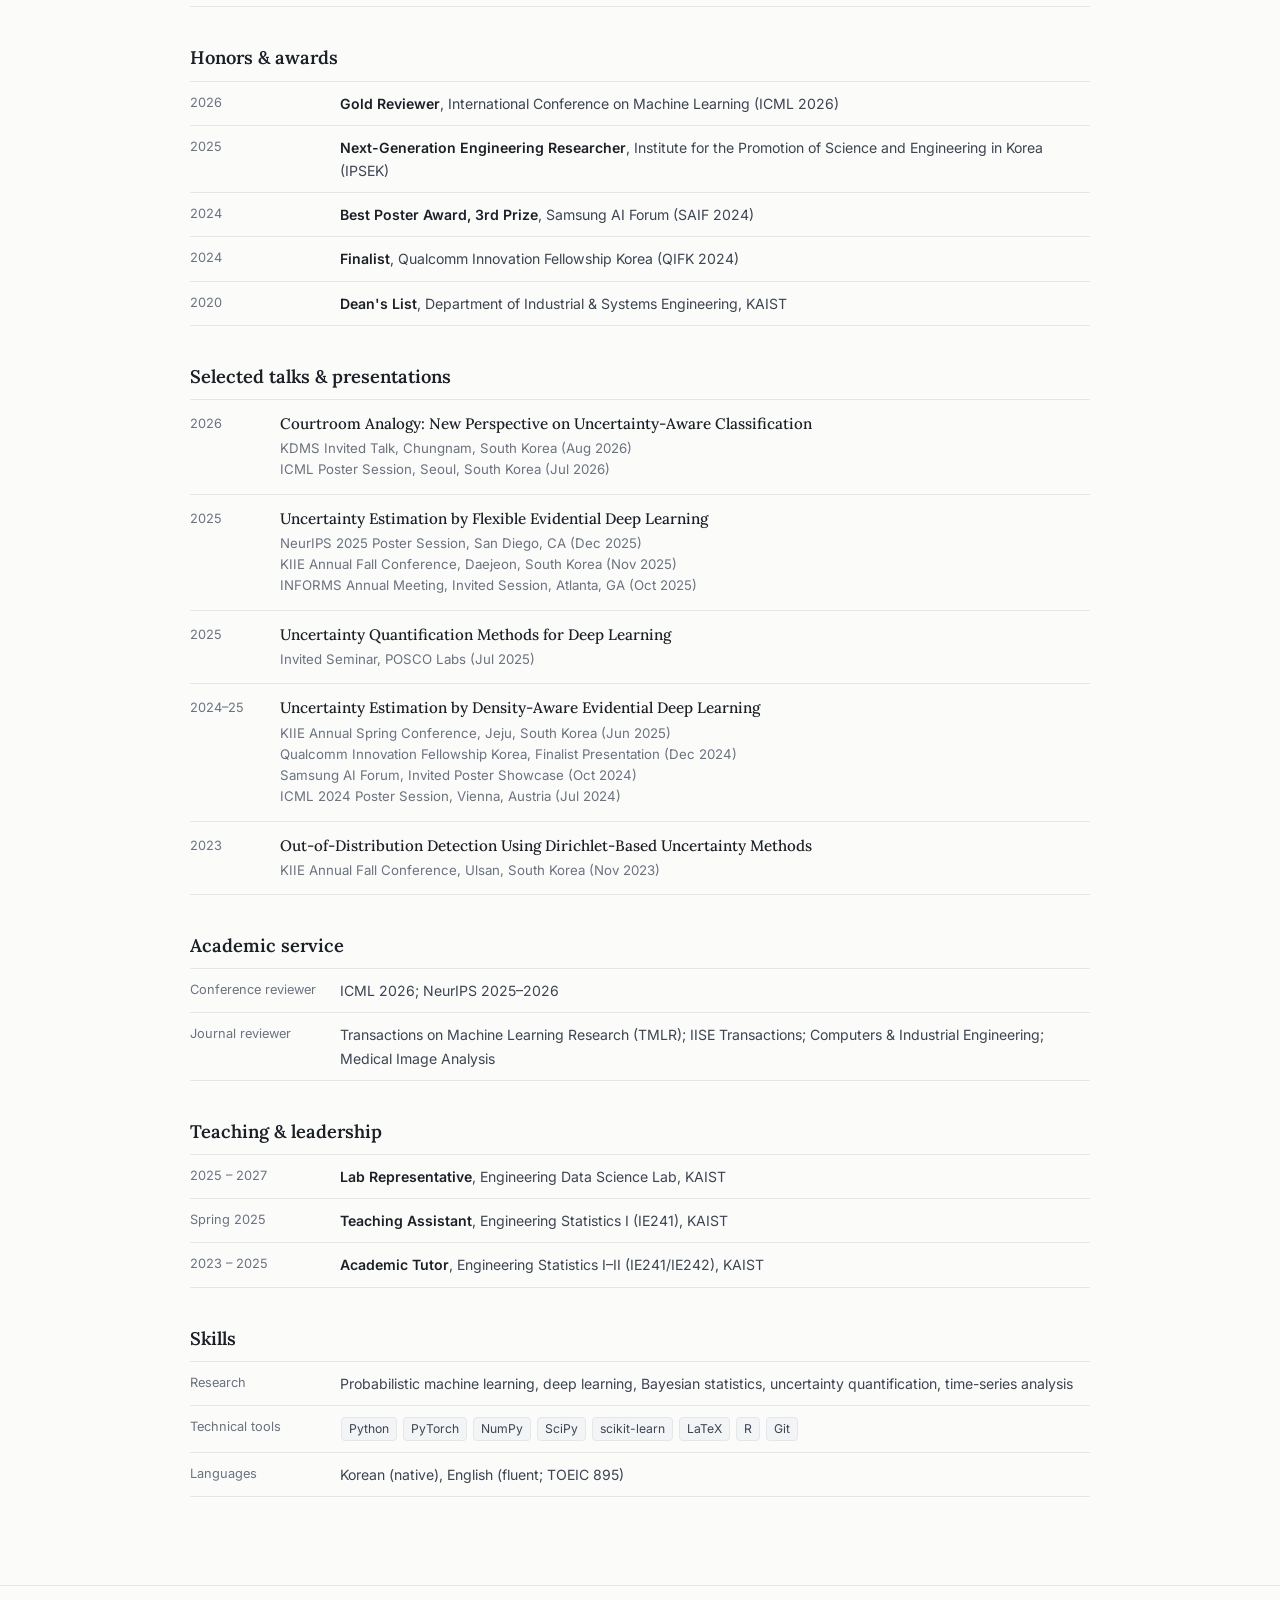
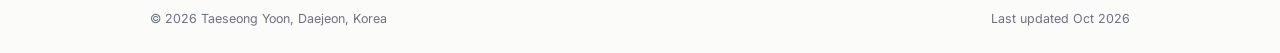
==== commit 2a581a6c: "Add files via upload" ====
--- a/cv.html
+++ b/cv.html
@@ -48,8 +48,8 @@
 
 <section class="cv-section" id="summary">
 <h2>Research summary</h2>
-<p class="cv-prose">My research primarily focuses on <strong>uncertainty quantification (UQ) for deep learning</strong>. I develop scalable, theoretically grounded frameworks to ensure reliable and trustworthy predictions, with a core emphasis on evidential deep learning, efficient Bayesian inference, out-of-distribution detection, and model robustness under distribution shifts.</p>
-<p class="cv-prose">Beyond foundational UQ, my broader research interests encompass <strong>statistical machine learning for complex structured and industrial data</strong>, where I advance methodologies for multivariate time series anomaly detection, learning under incomplete and imbalanced data, causal inference, and tabular foundation models.</p>
+<p class="cv-prose">My research develops <strong>uncertainty quantification (UQ) for deep learning</strong> that is both efficient and faithful: methods that quantify epistemic uncertainty in a single forward pass while ensuring that the quantified uncertainty genuinely reflects what the model does not know. My work builds on evidential deep learning and efficient Bayesian inference, treating second-order (Dirichlet-based) uncertainty as a Bayesian object and asking what it can and cannot represent. Along this line, I have introduced density-aware (ICML 2024) and flexible (NeurIPS 2025) formulations of second-order uncertainty, an interpretable mixture-of-Dirichlet framework (ICML 2026), and a hierarchical Bayesian approach that separates prediction from epistemic-uncertainty inference. My current work extends this agenda to <strong>post-hoc UQ for pretrained and foundation models</strong>, and more broadly to UQ for agentic AI systems, where uncertainty must be propagated through multi-step reasoning and tool use. I am also interested in conformal prediction and tabular foundation models as complementary routes to reliable prediction.</p>
+<p class="cv-prose">The same concern—reliable learning when data are incomplete, imbalanced, or confounded—drives my work on <strong>structured and industrial data</strong>: multivariate time-series anomaly detection for multi-stage manufacturing processes (IEEE TASE, CIKM 2026), class-imbalanced semi-supervised learning, and variable selection for continuous treatment effect estimation.</p>
 </section>
 
 <section class="cv-section" id="education">
@@ -92,13 +92,13 @@
 <div class="pub-title">Uncertainty Estimation by Flexible Evidential Deep Learning</div>
 <div class="pub-authors"><strong>Taeseong Yoon</strong>, Heeyoung Kim</div>
 <div class="pub-venue">Advances in Neural Information Processing Systems (NeurIPS 2025)</div>
-<div class="links"><a href="https://proceedings.neurips.cc/paper_files/paper/2025/hash/abf0ea3ae33d1a931483e327ff8d94f8-Abstract-Conference.html">Paper</a><a href="https://github.com/TaeseongYoon/F-EDL">Code</a></div>
+<div class="links"><a href="https://proceedings.neurips.cc/paper_files/paper/2025/hash/abf0ea3ae33d1a931483e327ff8d94f8-Abstract-Conference.html">Proceedings</a><a href="https://arxiv.org/abs/2510.18322">arXiv</a><a href="https://github.com/TaeseongYoon/F-EDL">Code</a></div>
 </div></li>
 <li><div>
 <div class="pub-title">Uncertainty Estimation by Density-Aware Evidential Deep Learning</div>
 <div class="pub-authors"><strong>Taeseong Yoon</strong>, Heeyoung Kim</div>
 <div class="pub-venue">International Conference on Machine Learning (ICML 2024), PMLR 235</div>
-<div class="links"><a href="https://proceedings.mlr.press/v235/yoon24a.html">Paper</a><a href="https://github.com/TaeseongYoon/DAEDL">Code</a></div>
+<div class="links"><a href="https://proceedings.mlr.press/v235/yoon24a.html">PMLR</a><a href="https://arxiv.org/abs/2409.08754">arXiv</a><a href="https://github.com/TaeseongYoon/DAEDL">Code</a></div>
 </div></li>
 </ol>
 <h3>Manuscripts under review</h3>
@@ -110,22 +110,14 @@
 <div class="links"><a href="https://openreview.net/forum?id=2tj7pEeVNZ">OpenReview</a></div>
 </div></li>
 <li><div>
-<div class="pub-title">LALA: Learning-Aware Logit Adjustment for Class-Imbalanced Semi-Supervised Learning</div>
-<div class="pub-authors">Taemin Park, <strong>Taeseong Yoon</strong>, Heeyoung Kim</div>
-<div class="pub-venue">Advances in Neural Information Processing Systems (NeurIPS 2026), under review</div>
-</div></li>
-</ol>
-<h3>Ongoing research</h3>
-<ol class="pub-list" style="counter-reset: pub 7">
-<li><div>
 <div class="pub-title">Strong Views for Representation, Weak Views for Classification: Rethinking Augmentation in Class-Imbalanced Semi-Supervised Learning</div>
 <div class="pub-authors">Taemin Park, <strong>Taeseong Yoon</strong>, Heeyoung Kim</div>
-<div class="pub-venue">In preparation; to be submitted to ICLR 2027</div>
+<div class="pub-venue">International Conference on Learning Representations (ICLR 2027), under review</div>
 </div></li>
 <li><div>
 <div class="pub-title">Causal Role-Aware Variable Selection for Continuous Treatment Effect Estimation</div>
 <div class="pub-authors">Hyunsoo Cho*, <strong>Taeseong Yoon*</strong>, Insoo Jeong*, Heeyoung Kim</div>
-<div class="pub-venue">In preparation; to be submitted to AISTATS 2027</div>
+<div class="pub-venue">International Conference on Artificial Intelligence and Statistics (AISTATS 2027), under review</div>
 </div></li>
 </ol>
 </section>
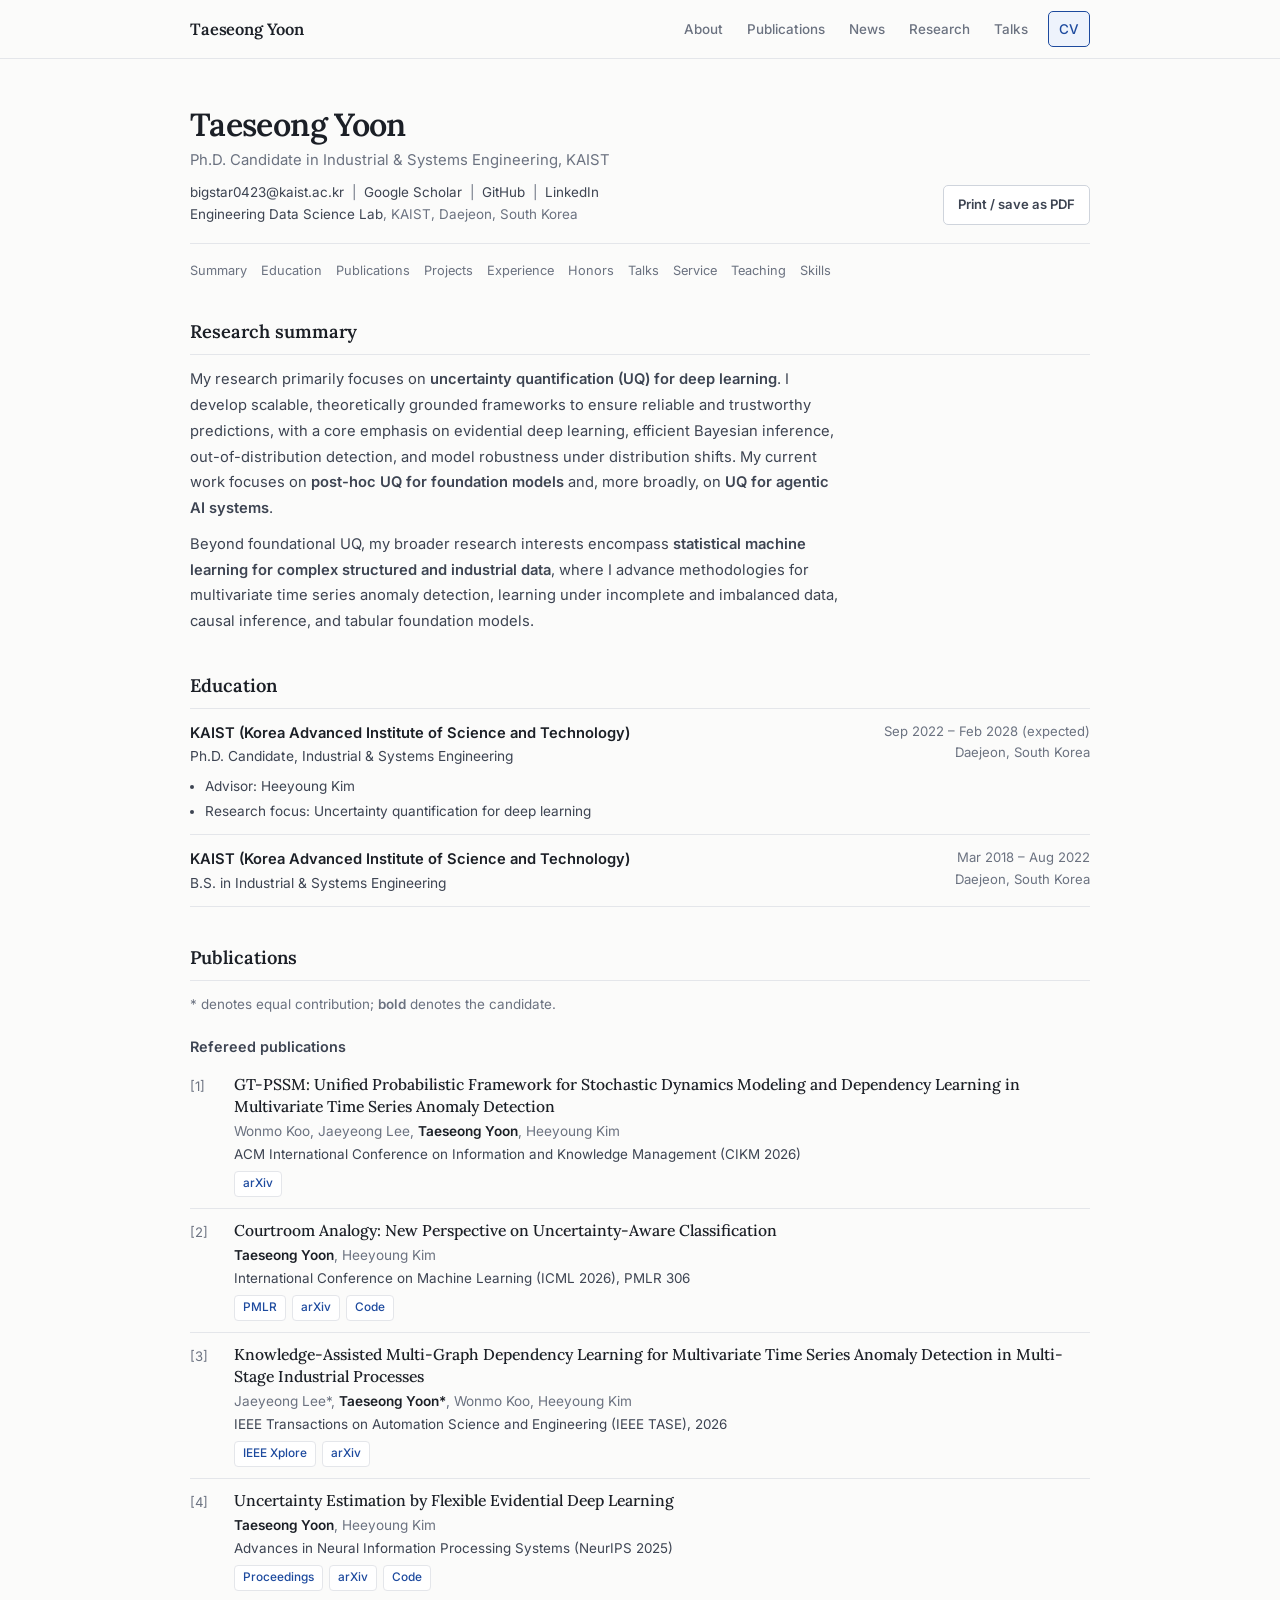
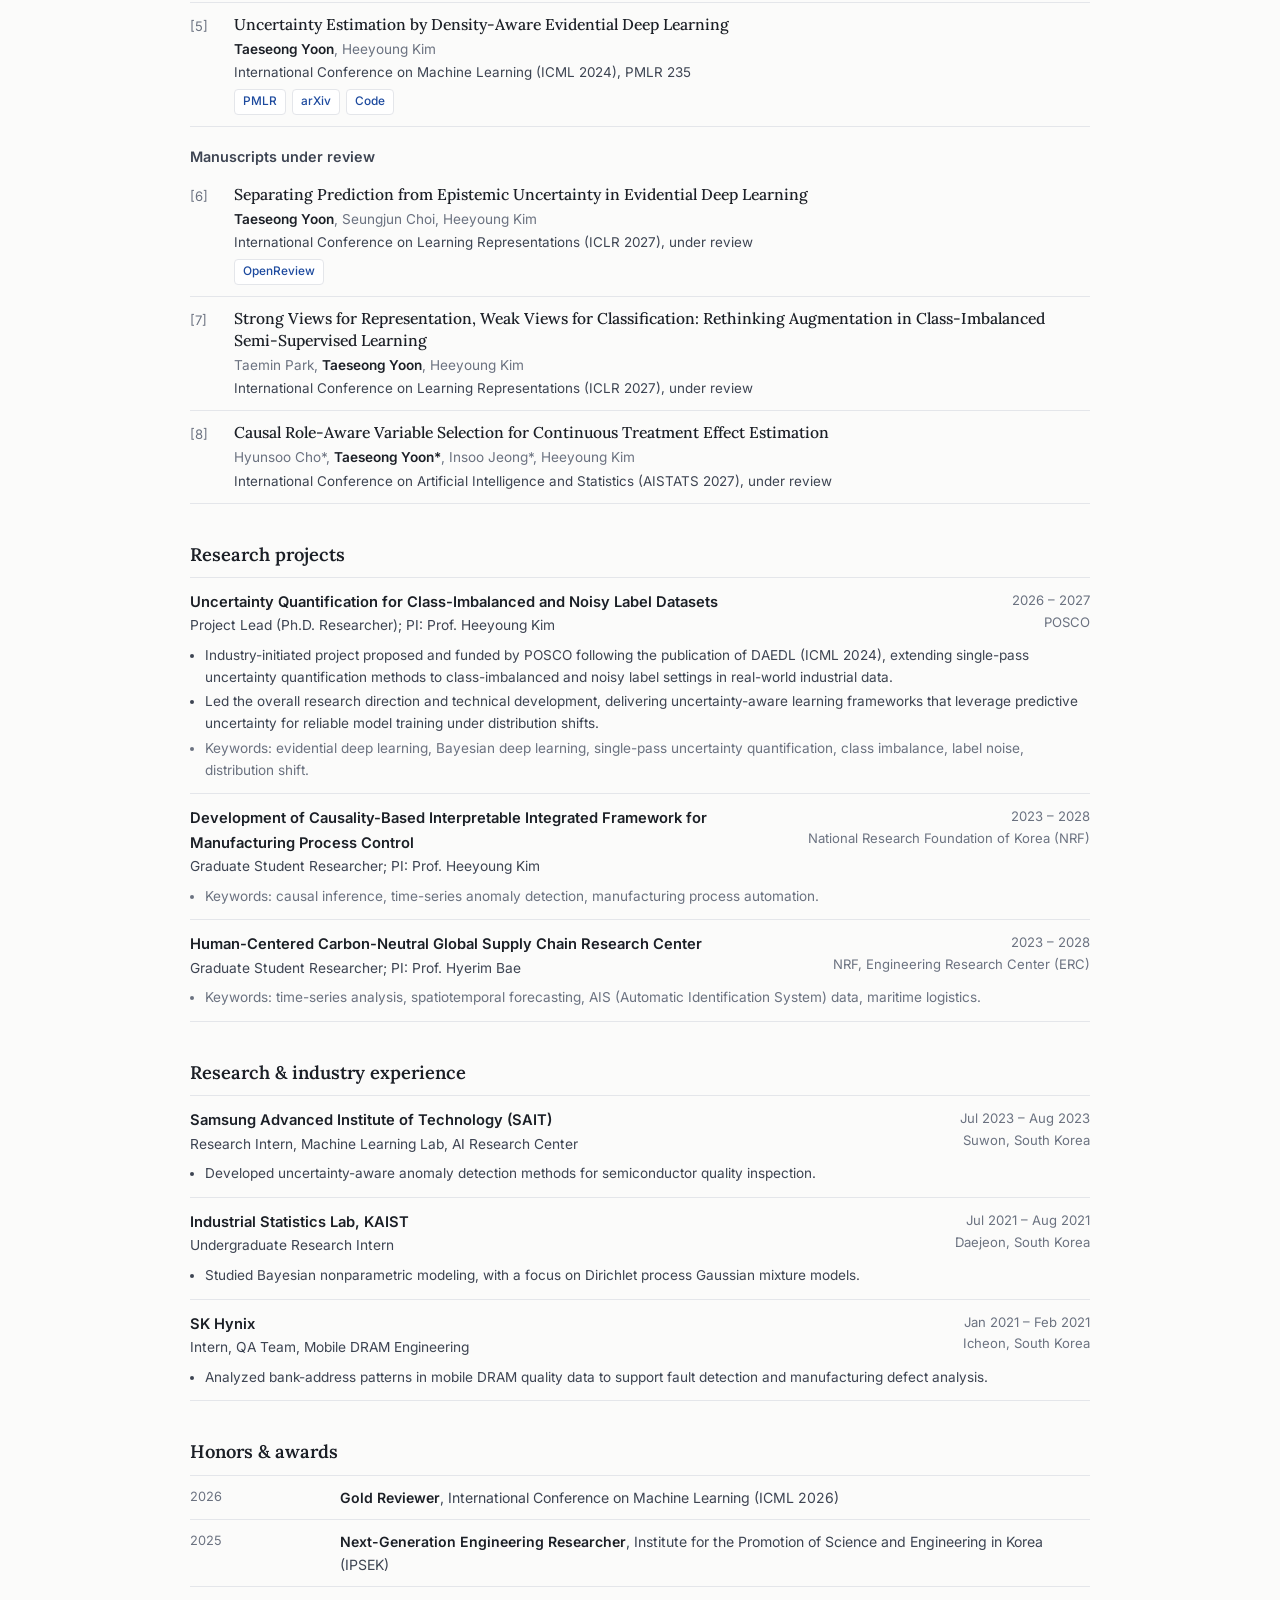
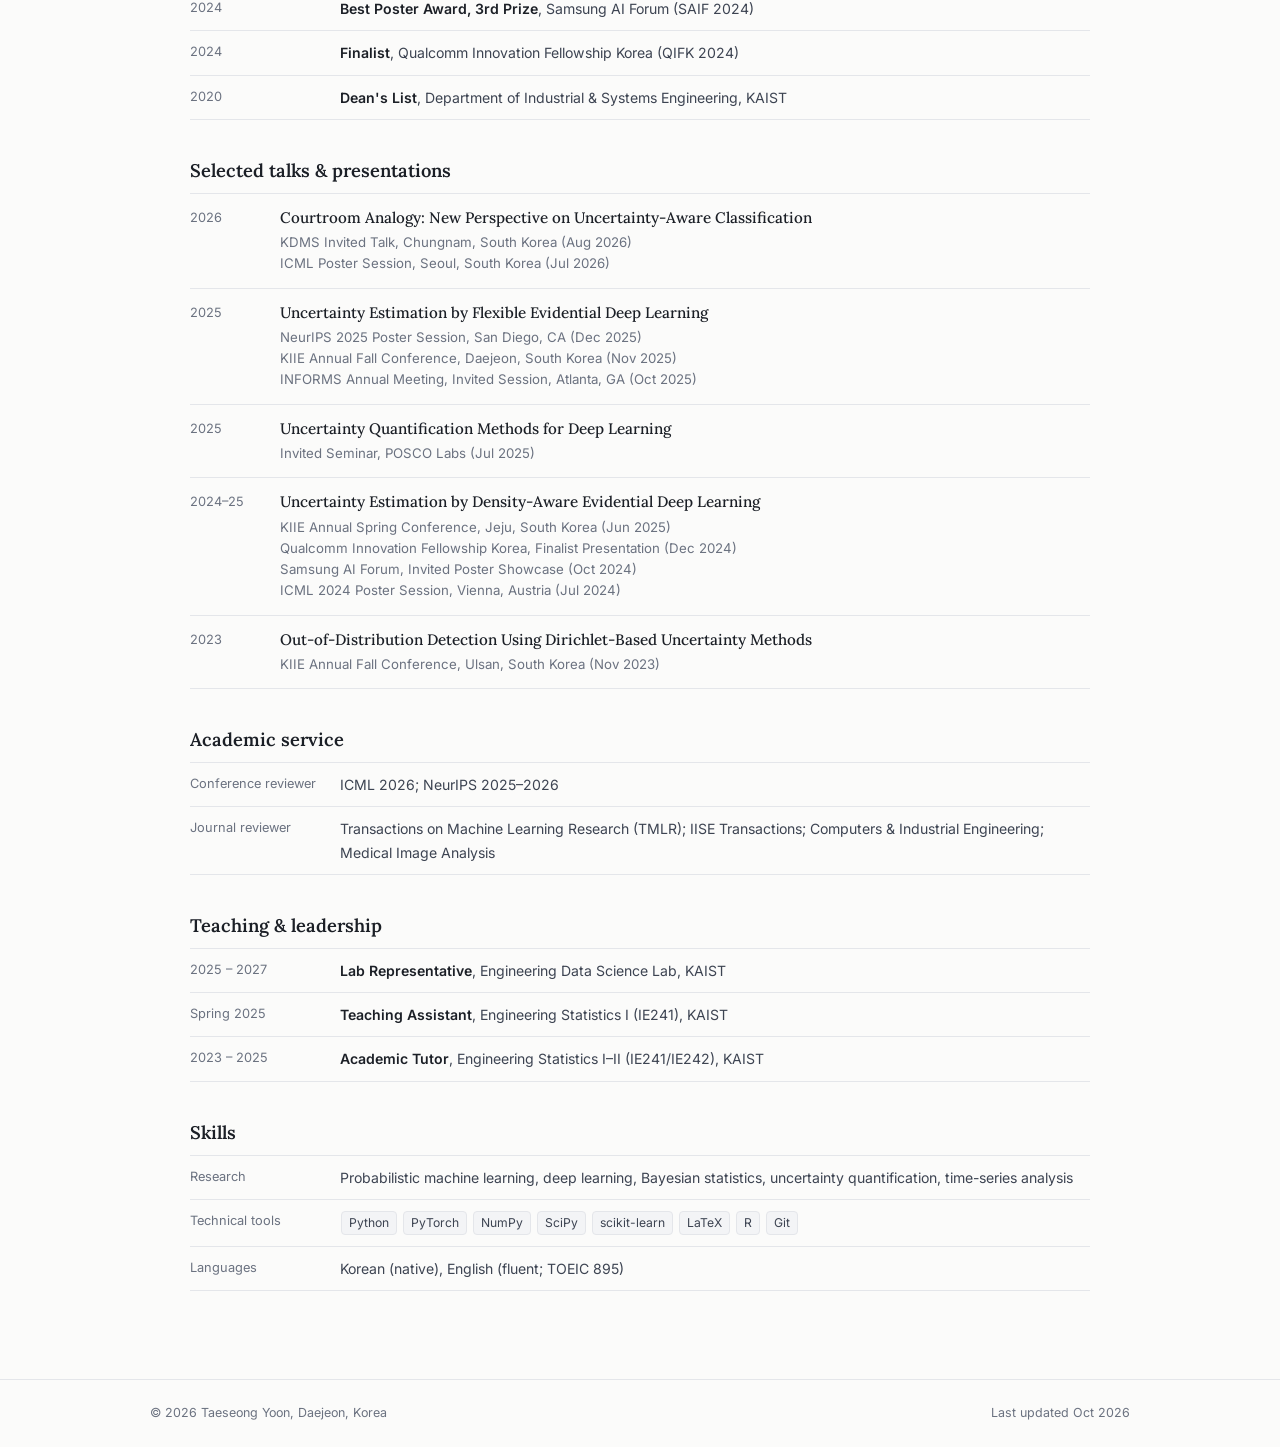
==== commit 105123fd: "Add files via upload" ====
--- a/cv.html
+++ b/cv.html
@@ -48,8 +48,8 @@
 
 <section class="cv-section" id="summary">
 <h2>Research summary</h2>
-<p class="cv-prose">My research develops <strong>uncertainty quantification (UQ) for deep learning</strong> that is both efficient and faithful: methods that quantify epistemic uncertainty in a single forward pass while ensuring that the quantified uncertainty genuinely reflects what the model does not know. My work builds on evidential deep learning and efficient Bayesian inference, treating second-order (Dirichlet-based) uncertainty as a Bayesian object and asking what it can and cannot represent. Along this line, I have introduced density-aware (ICML 2024) and flexible (NeurIPS 2025) formulations of second-order uncertainty, an interpretable mixture-of-Dirichlet framework (ICML 2026), and a hierarchical Bayesian approach that separates prediction from epistemic-uncertainty inference. My current work extends this agenda to <strong>post-hoc UQ for pretrained and foundation models</strong>, and more broadly to UQ for agentic AI systems, where uncertainty must be propagated through multi-step reasoning and tool use. I am also interested in conformal prediction and tabular foundation models as complementary routes to reliable prediction.</p>
-<p class="cv-prose">The same concern—reliable learning when data are incomplete, imbalanced, or confounded—drives my work on <strong>structured and industrial data</strong>: multivariate time-series anomaly detection for multi-stage manufacturing processes (IEEE TASE, CIKM 2026), class-imbalanced semi-supervised learning, and variable selection for continuous treatment effect estimation.</p>
+<p class="cv-prose">My research primarily focuses on <strong>uncertainty quantification (UQ) for deep learning</strong>. I develop scalable, theoretically grounded frameworks to ensure reliable and trustworthy predictions, with a core emphasis on evidential deep learning, efficient Bayesian inference, out-of-distribution detection, and model robustness under distribution shifts. My current work focuses on <strong>post-hoc UQ for foundation models</strong> and, more broadly, on <strong>UQ for agentic AI systems</strong>.</p>
+<p class="cv-prose">Beyond foundational UQ, my broader research interests encompass <strong>statistical machine learning for complex structured and industrial data</strong>, where I advance methodologies for multivariate time series anomaly detection, learning under incomplete and imbalanced data, causal inference, and tabular foundation models.</p>
 </section>
 
 <section class="cv-section" id="education">
@@ -105,7 +105,7 @@
 <ol class="pub-list" style="counter-reset: pub 5">
 <li><div>
 <div class="pub-title">Separating Prediction from Epistemic Uncertainty in Evidential Deep Learning</div>
-<div class="pub-authors"><strong>Taeseong Yoon</strong>, Heeyoung Kim</div>
+<div class="pub-authors"><strong>Taeseong Yoon</strong>, Seungjun Choi, Heeyoung Kim</div>
 <div class="pub-venue">International Conference on Learning Representations (ICLR 2027), under review</div>
 <div class="links"><a href="https://openreview.net/forum?id=2tj7pEeVNZ">OpenReview</a></div>
 </div></li>
